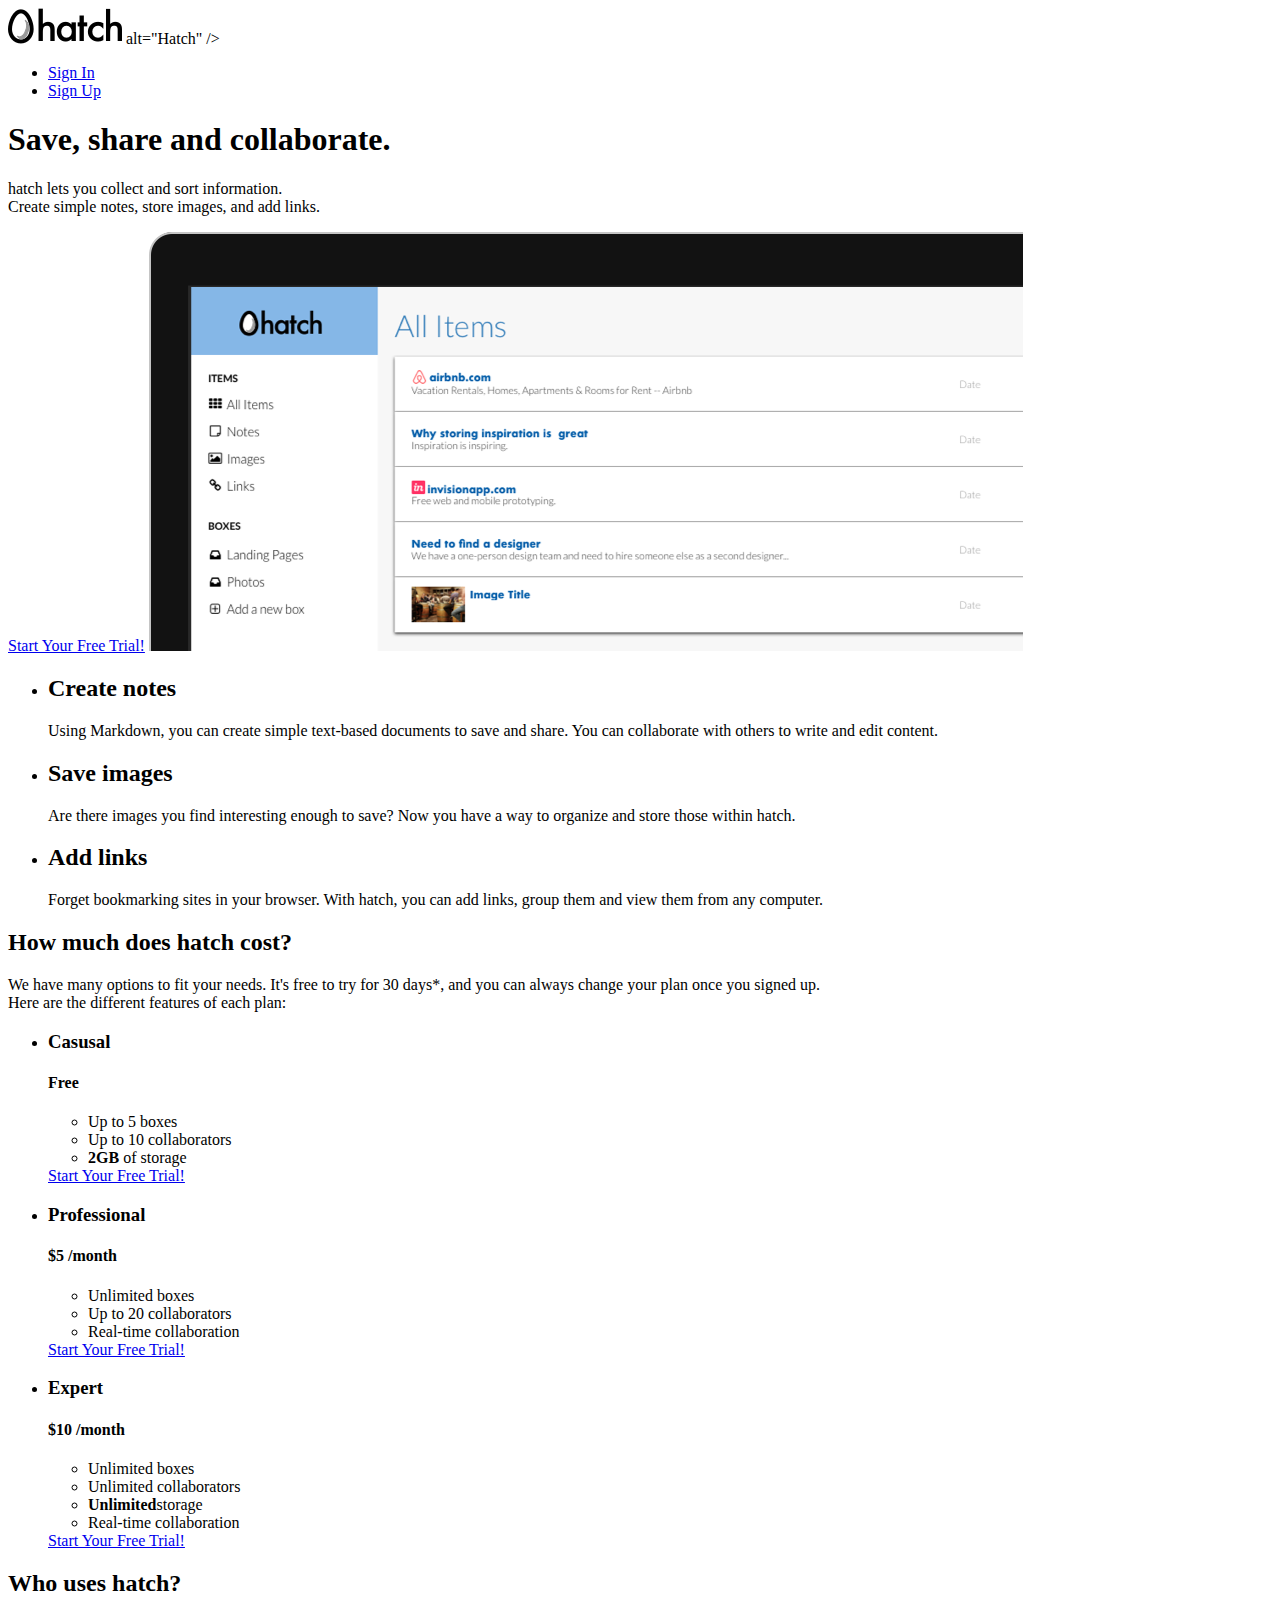
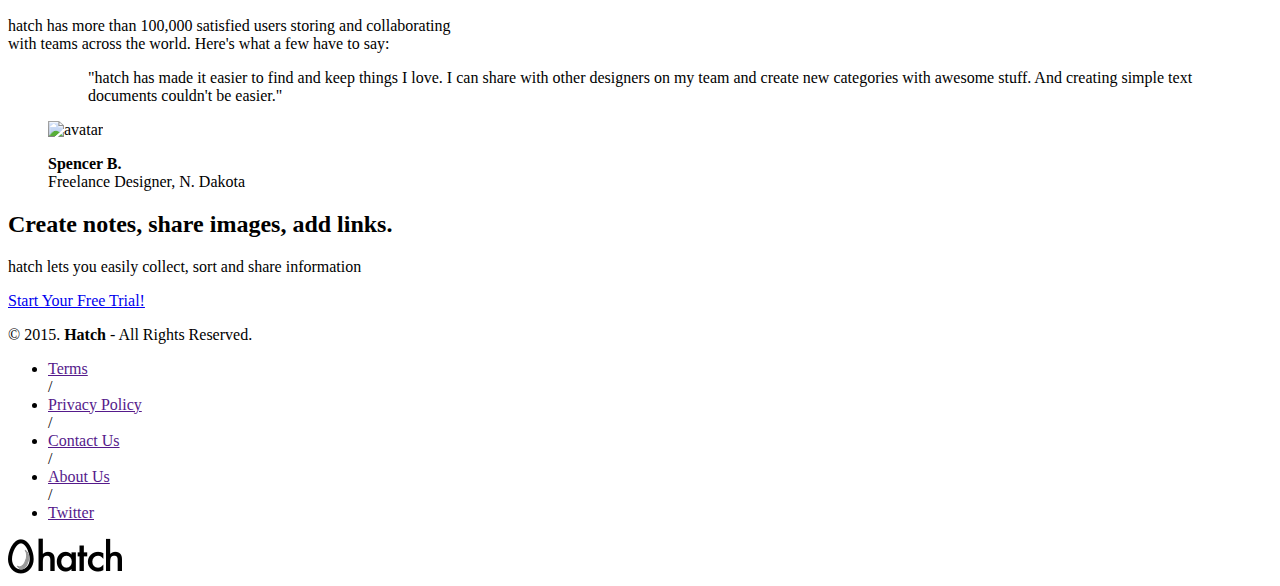
==== index.html @ 0290115e "container hero original" ====
<!DOCTYPE html>
<html lang="en-us">
<head>
	<meta http-equiv="X-UA-Compatible" content="IE=Edge">
	<meta name="viewport" content="width=device-width, initial-scale=1">
	<meta charset="UTF-8">
	<title>Save, share and collaborate | Hatch</title>
	<!-- Google Fonts -->
	<link href='http://fonts.googleapis.com/css?family=Lato:300,400,700,300italic,400italic,700italic|Varela+Round' rel='stylesheet' type='text/css'>
</head>
<body>
	<header>
	<nav class="container">
		<div class="one-half"
			<a href="index.html" class="site-logo"><img src=
			"images/site-logo.png"> alt="Hatch" /></a>
		</div>
		<div class="one-half">
			<ul>
			<li><a href="signin.html">Sign In</a></li>
			<li class="btn-outline"><a href="signup.html">Sign Up</a></li>
			</ul>
		</div>
	</nav>
		<div class="container hero">
				<h1>Save, share and collaborate.</h1>
				<p>hatch lets you collect and sort information.<br/>Create simple notes, store images, and add links.</p>
				<a href="signup.html"	class="btn">Start Your Free Trial!</a>
				<img src="images/dashboard.png" alt="hatch" />
		</div>
	</header>	
	<main role="main">
	 <!-- Benefits -->
	 <section class="benefits">
	 	<ul class="container">
	 		<li class="one-third">
	 			<h2>Create notes</h2>
	 			<p> Using Markdown, you can create simple text-based documents to save and share. You can collaborate with others to write and edit content.</p>
	 		</li>
	 		<li class="one-third">
	 			<h2>Save images</h2>
	 			<p>Are there images you find interesting enough to save? Now you have a way to organize and store those within hatch.</p>
	 		</li>
	 		<li class="one-third">
	 			<h2>Add links</h2>
	 			<p>Forget bookmarking sites in your browser. With hatch, you can add links, group them and view them from any computer.</p>
	 		</li>
	 	</ul>
	 </section>

	 <!-- Pricing -->
	 <section class="pricing">
	 	<div class="container">
	 		<h2>How much does hatch cost?</h2>
	 		<p>We have many options to fit your needs. It's free to try for 30 days*, and you can always change your plan once you signed up. <br/>Here are the different features of each plan:</p>
	 		</div>
	 		<ul class="container">
	 			<li class="one-third">
	 				<div class="box">
	 				<h3>Casusal</h3>
	 				<h4>Free</h4>
	 				<ul>
	 					<li>Up to 5 boxes</li>
	 					<li>Up to 10 collaborators</li>
	 					<li><strong>2GB</strong> of storage</li>
	 					</ul>
	 					<a href="signup.html" class="btn">Start Your Free Trial!</a>
	 				</div>
	 			</li>
	 			<li class="one-third">
	 				<div class="box middle">
	 					<h3>Professional</h3>
	 					<h4><span>$</span>5 <span class="month">/month</span></h4>
	 				<ul>
	 					<li>Unlimited boxes</li>
	 					<li>Up to 20 collaborators</li>
	 					<li>Real-time collaboration</li>
	 				</ul>
	 				<a href="signup.html" class="btn">Start Your Free Trial!</a>
	 				</div>
	 			</li>
	 			<li class="one-third">
	 				<div class="box">
	 					<h3>Expert</h3>
	 					<h4><span>$</span>10 <span class ="month">/month</span></h4>
	 					<ul>
	 						<li>Unlimited boxes</li>
	 						<li>Unlimited collaborators</li>
	 						<li><strong>Unlimited</strong>storage</li>
	 						<li>Real-time collaboration</li>
	 					</ul>
	 					<a href="singup.html" class="btn">Start Your Free Trial!</a>
	 				</div>
	 			</li>
	 		</ul>

	 	</section>

	 	<!-- Testimonials -->
	 	<section class="testimonials">
	 	<div class="container">
	 		<h2>Who uses hatch?</h2>
	 		<p>hatch has more than 100,000 satisfied users storing and collaborating<br/> with teams across the world. Here's what a few have to say:</p>
	 	</div>
	 	<ul class="container">
	 		<blockquote>"hatch has made it easier to find and keep things I love. I can share with other designers on my team and create new categories with awesome stuff. And creating simple text documents couldn't be easier."</blockquote>
	 		<img src="https://s3.amazonaws.com/uifaces/faces/twitter/jsa/128.jpg" alt="avatar">
	 		<p class="name"><strong>Spencer B.</strong><br/>Freelance Designer, N. Dakota</p>
	 	</ul>
	 	</section>

	 </main>
	 	<!-- Additional Section -->
	 	<section class="additional">
	 	<div class="container">
	 		<h2>Create notes, share images, add links.</h2>
	 		<p>hatch lets you easily collect, sort and share information</p>
	 		<a href="signup.html"	class="btn">Start Your Free Trial!</a>
	 	</div>
	 	</section>
	 	

	 	<!-- Footer -->
	 	<footer>
	 		<div class="container footer-nav-block">
	 			<div class="left-footer-block one-third">
	 				<p class="copyright-block">&copy; 2015. <strong>Hatch</strong> - All Rights Reserved.</p>
	 			</div>
	 			<nav class="link-block middle-footer-block one-third">
	 				<ul>
	 					<li><a href="">Terms</a></li> /
	 					<li><a href="">Privacy Policy</a></li> /
	 					<li><a href="">Contact Us</a></li> /
	 					<li><a href="">About Us</a></li> /
	 					<li><a href="">Twitter</a></li>
	 				</ul>
	 			</nav>
	 			<div class="right-footer-block one-third">
	 				<img class="logo" src="images/site-logo.png" alt="Hatch" />
	 			</div>
	 		</div>
	 	</footer>

	
</body>
</html>
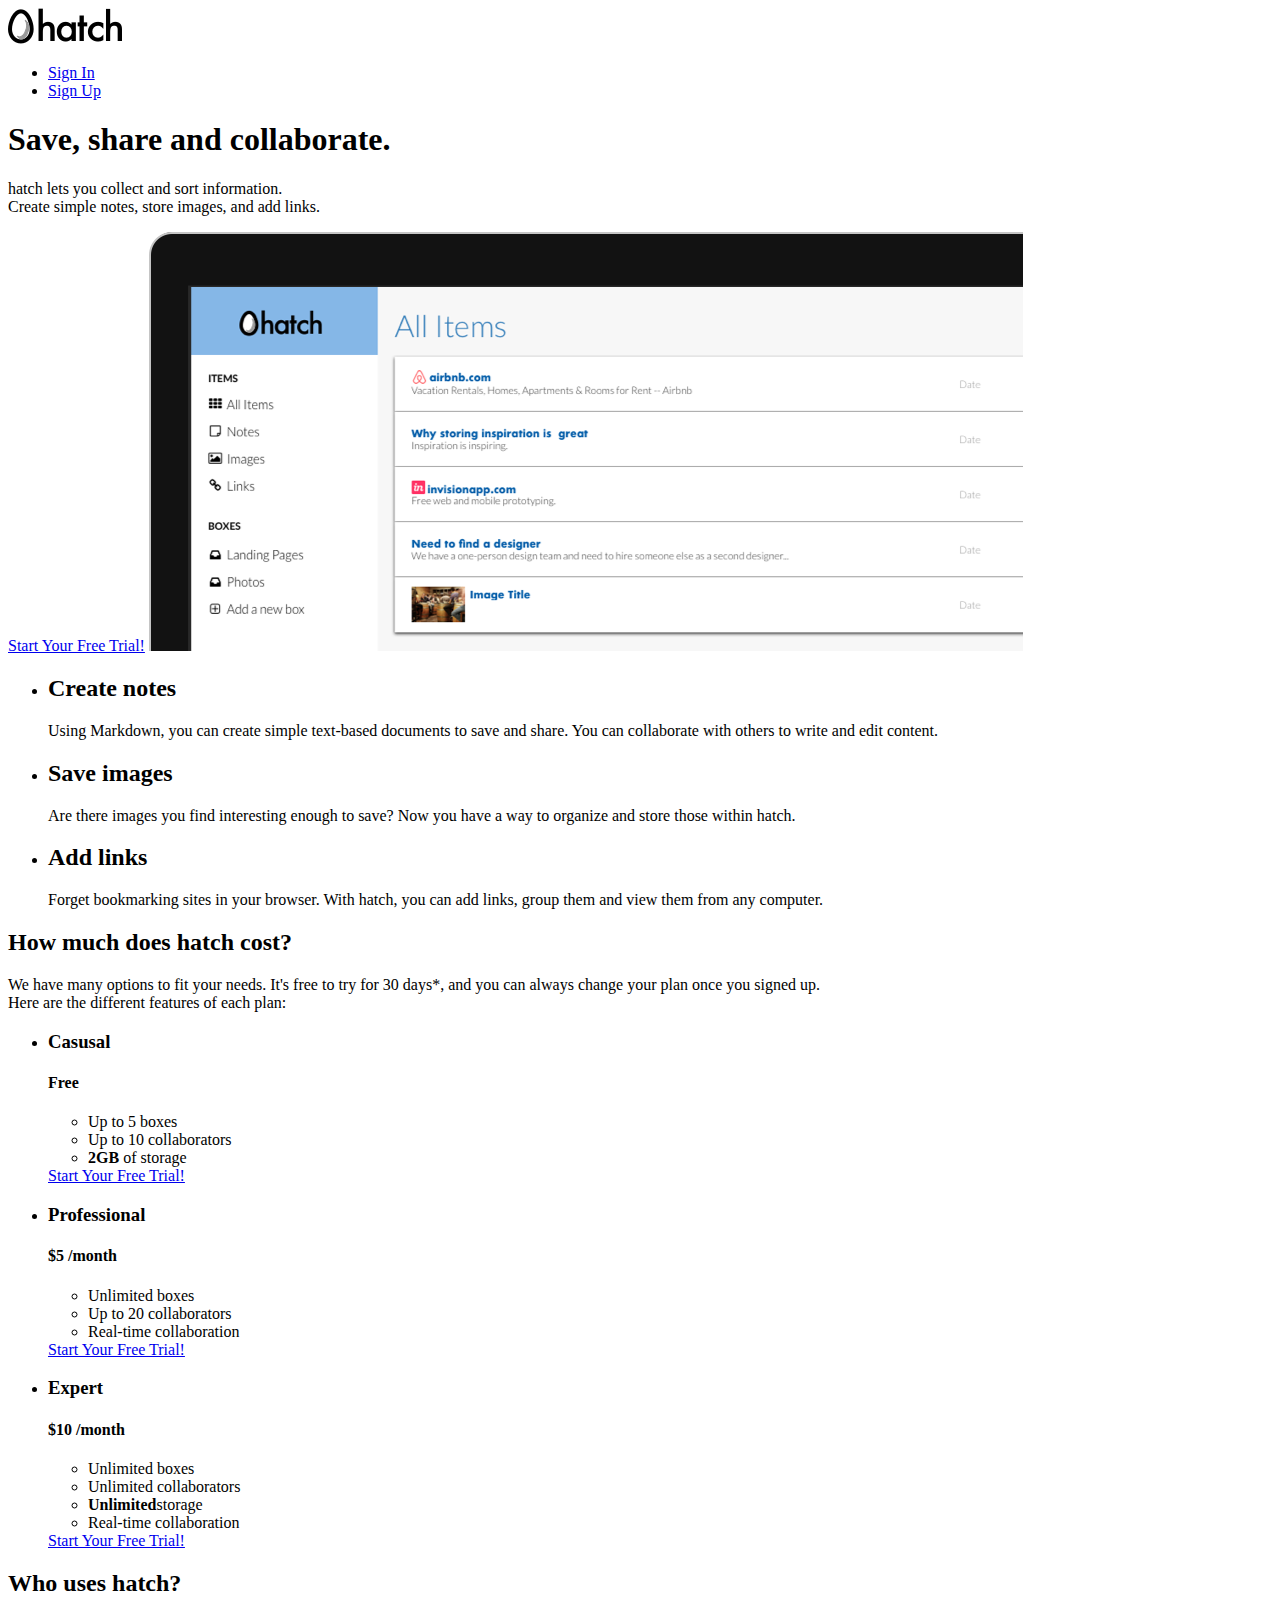
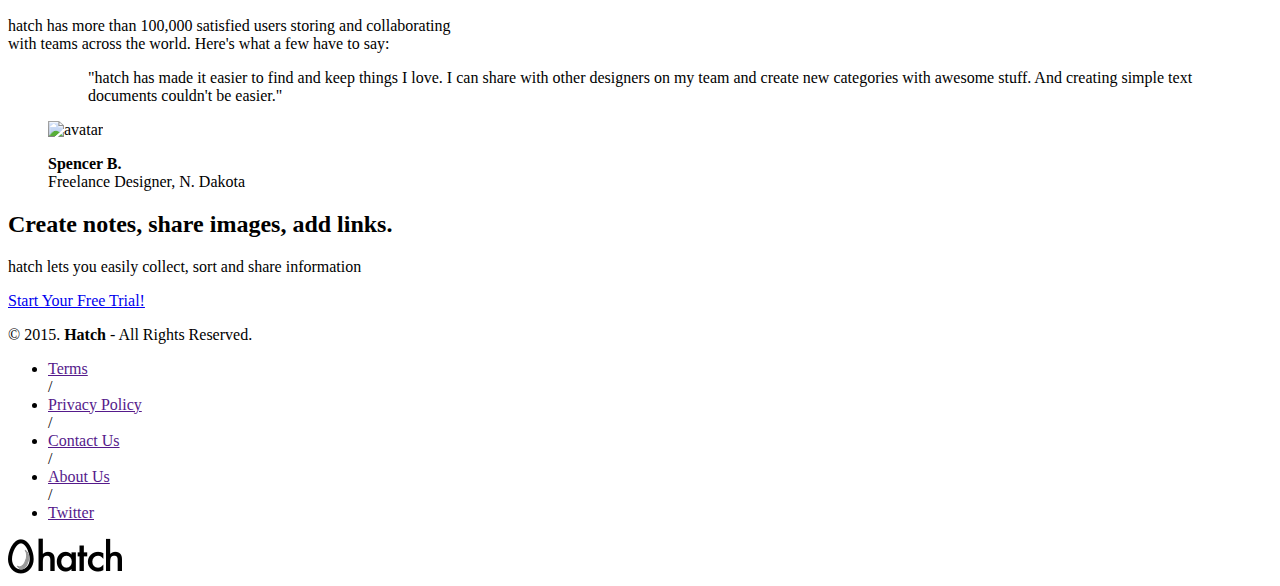
==== commit 2ef3e062: "correction in header" ====
--- a/index.html
+++ b/index.html
@@ -9,11 +9,11 @@
 	<link href='http://fonts.googleapis.com/css?family=Lato:300,400,700,300italic,400italic,700italic|Varela+Round' rel='stylesheet' type='text/css'>
 </head>
 <body>
+<!-- Hero -->
 	<header>
 	<nav class="container">
-		<div class="one-half"
-			<a href="index.html" class="site-logo"><img src=
-			"images/site-logo.png"> alt="Hatch" /></a>
+		<div class="one-half">
+			<a href="index.html" class="site-logo"><img src="images/site-logo.png" alt="Hatch" /></a>
 		</div>
 		<div class="one-half">
 			<ul>
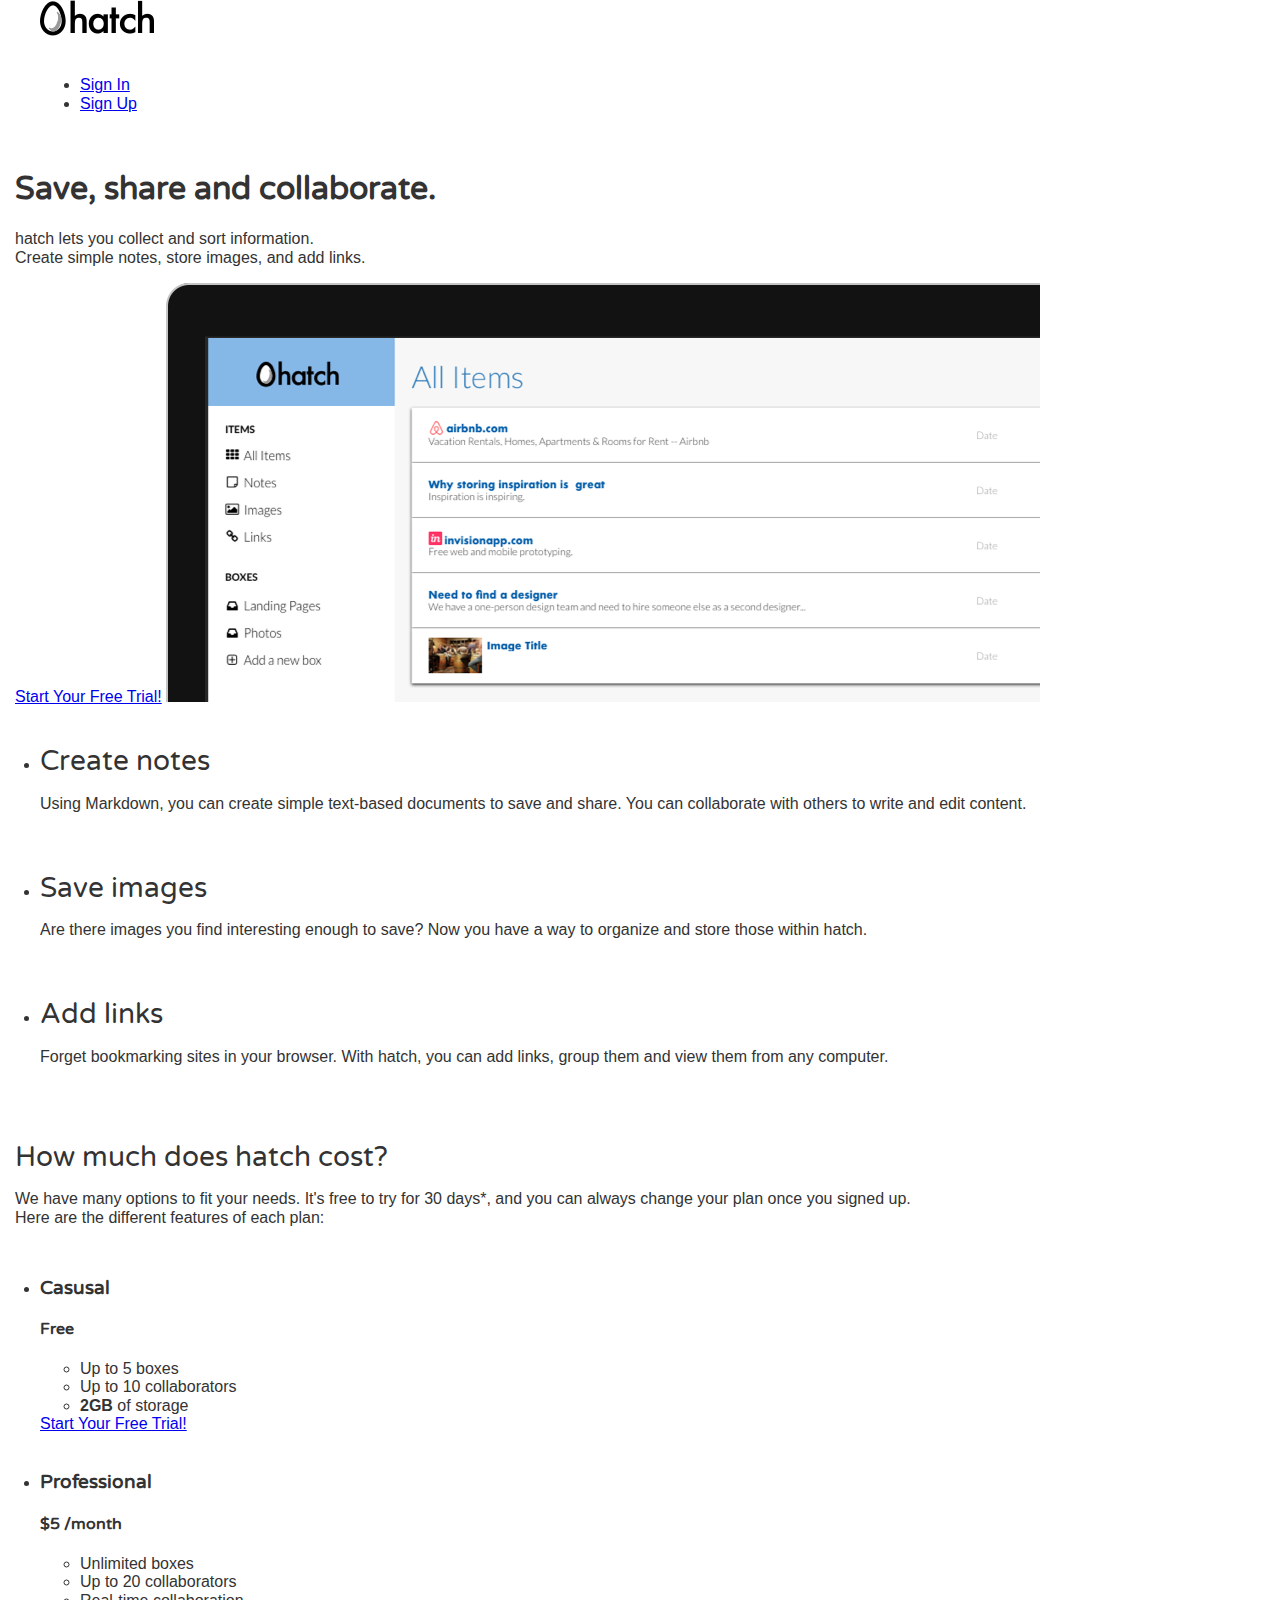
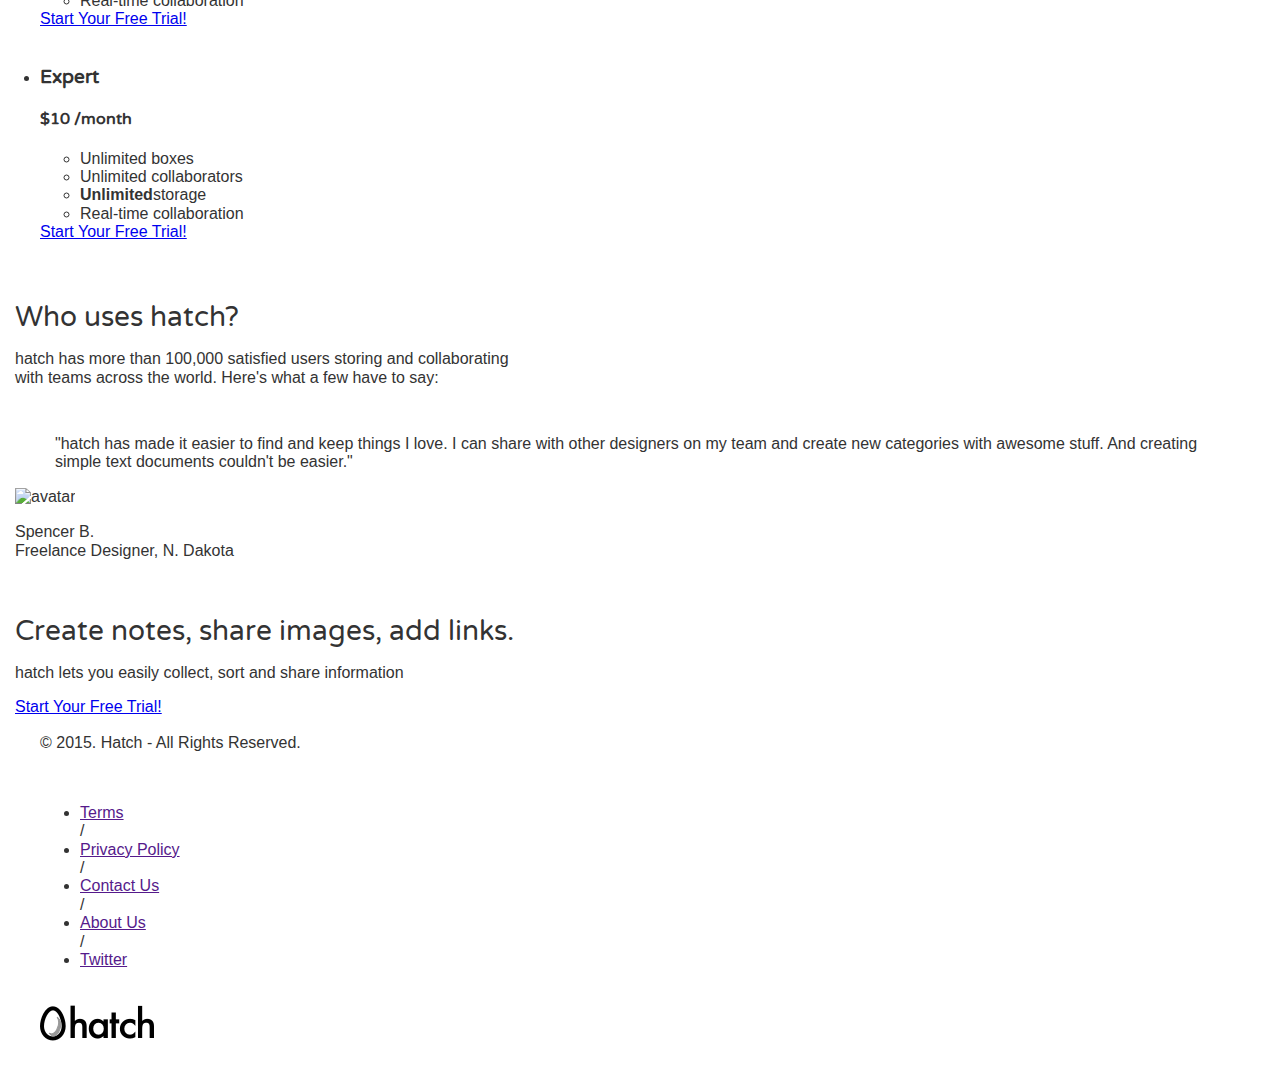
==== commit 305281c6: "homepage-css-completed" ====
--- a/index.html
+++ b/index.html
@@ -7,6 +7,12 @@
 	<title>Save, share and collaborate | Hatch</title>
 	<!-- Google Fonts -->
 	<link href='http://fonts.googleapis.com/css?family=Lato:300,400,700,300italic,400italic,700italic|Varela+Round' rel='stylesheet' type='text/css'>
+
+	<!-- CSS -->
+	<link rel="stylesheet" href="css/normalize.css">
+	<link rel="stylesheet" href="css/style.css">
+	<link rel="stylesheet" href="css/font-awesome.css">
+	<link rel="stylesheet" href="css/animate.css">
 </head>
 <body>
 <!-- Hero -->
@@ -23,7 +29,7 @@
 		</div>
 	</nav>
 		<div class="container hero">
-				<h1>Save, share and collaborate.</h1>
+				<h1 class="animated fadeIn">Save, share and collaborate.</h1>
 				<p>hatch lets you collect and sort information.<br/>Create simple notes, store images, and add links.</p>
 				<a href="signup.html"	class="btn">Start Your Free Trial!</a>
 				<img src="images/dashboard.png" alt="hatch" />
--- a/css/style.css
+++ b/css/style.css
@@ -0,0 +1,46 @@
+html, body{
+	overflow-x: hidden;
+}
+body {
+	font-family "Lato", Helvetica, Arial, sans-serif;
+	color:#333333;
+	
+}
+h1, h2, h3, h4, h5, h6 {
+	font-family: "futura-pt", "Varela Round", Helvetica, Arial, sans-serif;
+}
+
+h2 {
+	font-size:28px;
+	font-weight: normal;
+	margin-bottom: 5px;
+}
+p{
+	font-size: 16px;
+	line-height: 19px;
+	font-weight: 100;
+}
+
+/*GRID*/
+.container{
+	margin-right: auto;
+	margin-left: auto;
+	padding-left: 15px;
+	padding-right: 15px;
+	position: relative;
+}
+.container:before,
+.container:after {
+	content: " ";
+	display: table;
+}
+.container:after {
+	clear:both;
+}
+.one-half, .one-third, .one-fourth {
+	width:96%;
+	float:left;
+	position:relative;
+	min-height: 1px;
+	margin:0 2% 20px;
+}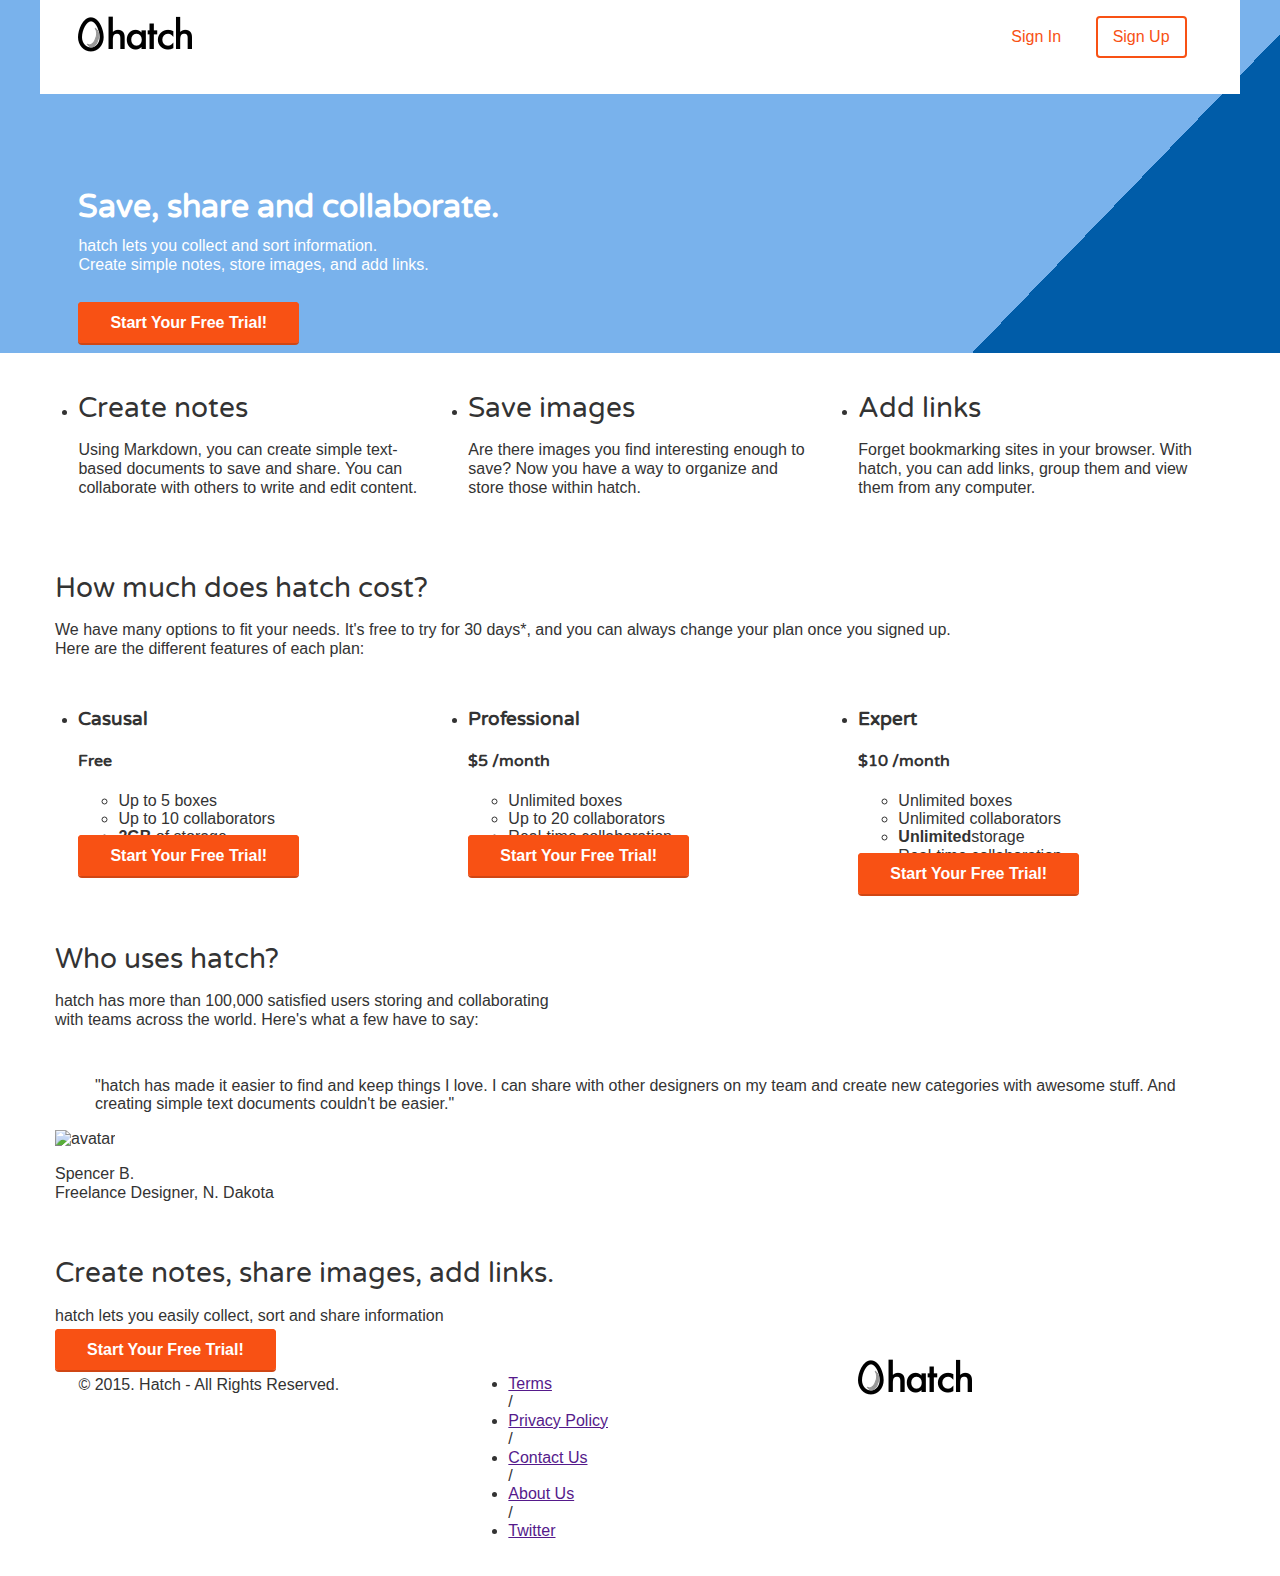
==== commit 2ea3ad93: "checkpoint-30-updates" ====
--- a/index.html
+++ b/index.html
@@ -29,10 +29,14 @@
 		</div>
 	</nav>
 		<div class="container hero">
+			<div class="one-half">
 				<h1 class="animated fadeIn">Save, share and collaborate.</h1>
 				<p>hatch lets you collect and sort information.<br/>Create simple notes, store images, and add links.</p>
 				<a href="signup.html"	class="btn">Start Your Free Trial!</a>
+			</div>
+			<div class="one-half"
 				<img src="images/dashboard.png" alt="hatch" />
+			</div>
 		</div>
 	</header>	
 	<main role="main">
--- a/css/style.css
+++ b/css/style.css
@@ -43,4 +43,97 @@
 	position:relative;
 	min-height: 1px;
 	margin:0 2% 20px;
+}
+
+@media (min-width: 768px) {
+	.container {
+		width: 750px;
+	}
+}
+@media (min-width: 992px) {
+	.container {
+		width: 970px;
+	}
+	.one-half {
+		width:46%;
+	}
+	.one-third {
+		width:29.33333%;
+	}
+	.one-fourth {
+		width:21%;
+	}
+}
+@media (min-width: 1200px) {
+	.container {
+		width: 1170px;
+	}
+}
+
+/*HEADER*/
+header {
+	color:#FFFFFF;
+	background:#005CA8;
+	background-image: linear-gradient(134deg, #79B2EC 81%, #005CA8 0%);
+}
+header nav {
+	background: #FFFFFF;
+	padding:1em 0;
+}
+header nav ul {
+	display:inline;
+	text-align:right;
+	float:right;
+	margin:0;
+}
+header nav ul > li {
+	list-style-type: none;
+	display: inline-block;
+	margin:0 15px;
+}
+header nav ul > li.btn-outline {
+	padding:10px 15px;
+	border:2px solid #F85114;
+	border-radius: 4px;
+}
+header nav ul > li.btn-outline:hover {
+	background:#F85114
+}
+header nav ul > li > a {
+	color:#F85114;
+	text-decoration: none;
+}
+header nav ul > li.btn-outline:hover > a {
+	color:#FFFFFF;
+}
+header .hero {
+	text-align: left;
+	display: block;
+	position:relative;
+}
+header .hero h1 {
+	font-size: 48px
+	font-weight: normal;
+	margin:95px 0 0;
+}
+header .hero p {
+	font-size: 22px
+	line-height: 26px;
+	font-weight: 100;
+	margin:10px 0 40px;
+}
+header .hero img {
+	display: block;
+	margin: 3em auto 0;
+}
+/*BUTTONS*/
+.btn {
+	border-radius: 4px;
+	color:#FFFFFF;
+	font-weight: 700;
+	text-decoration: none;
+	padding:10px 30px;
+	background: #F85114;
+	border:2px solid #F85114;
+	box-shadow: 0px 2px 0px 0px #D04614;
 }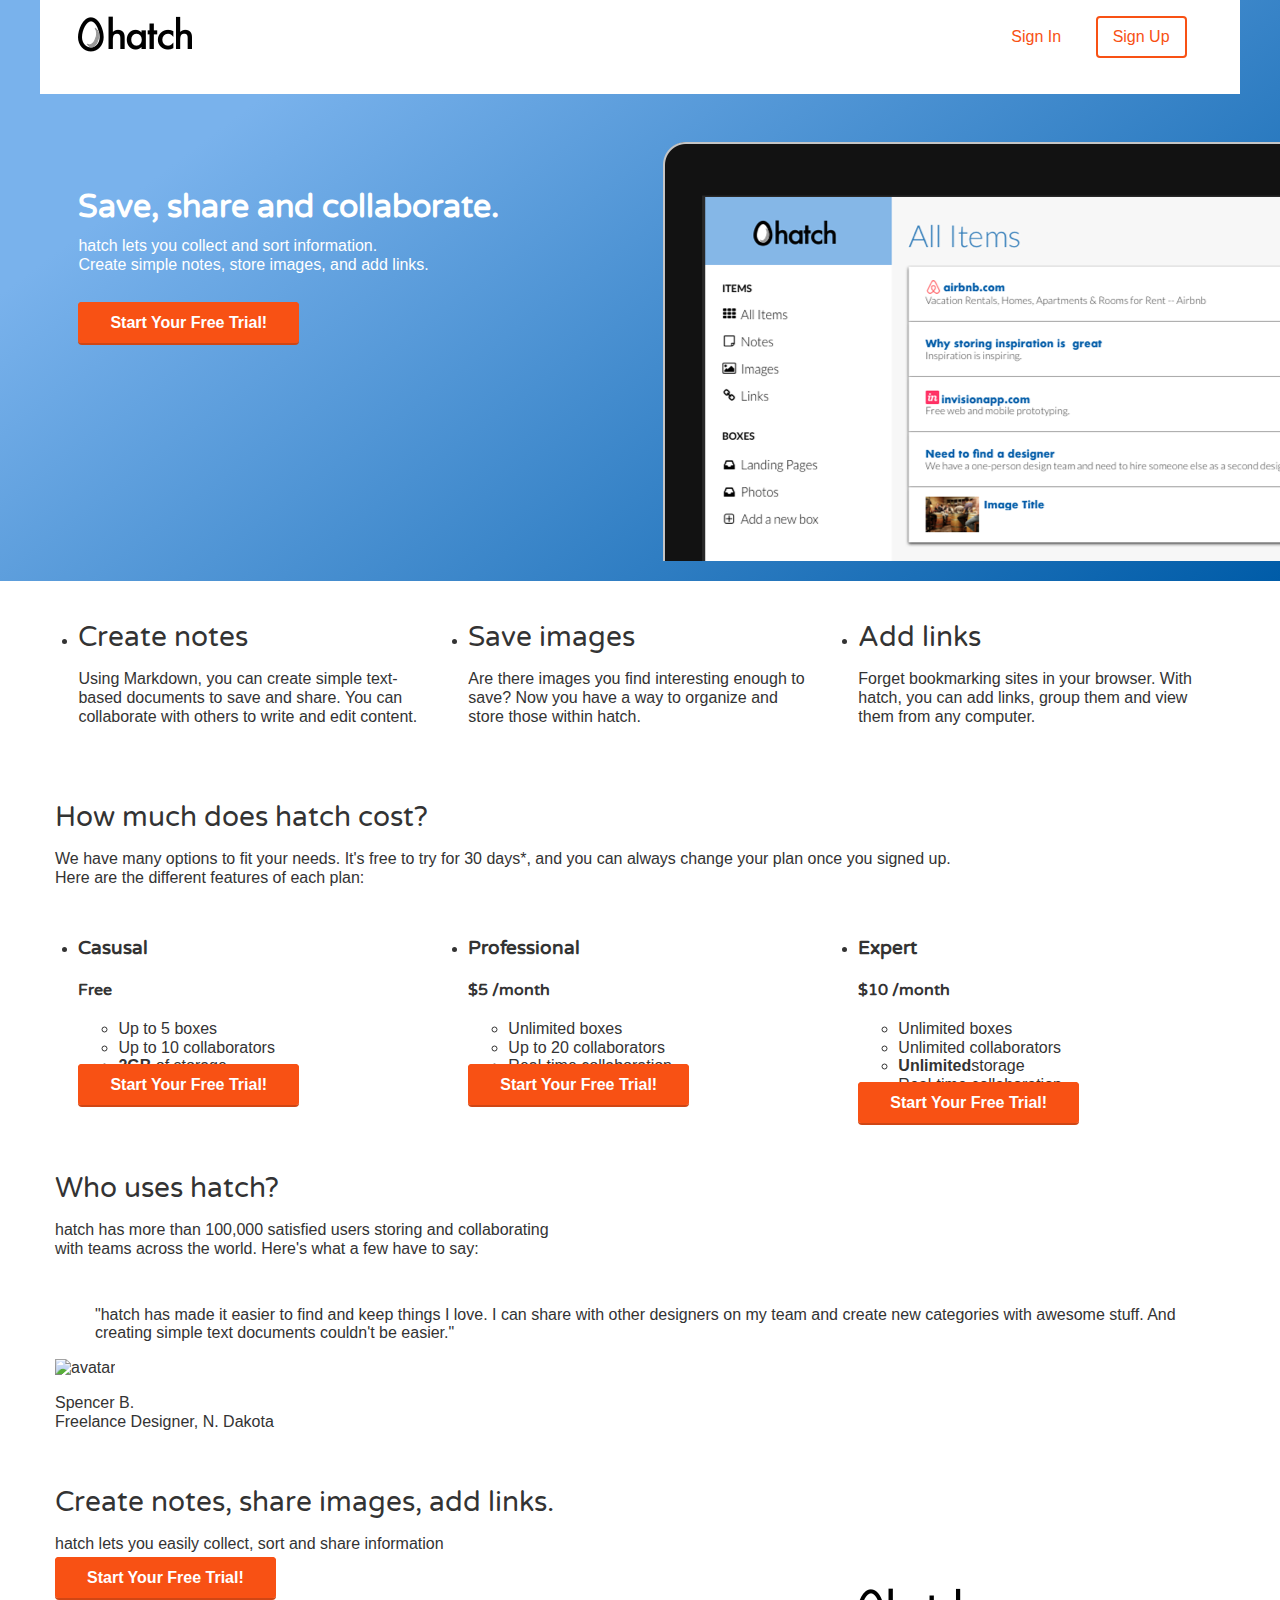
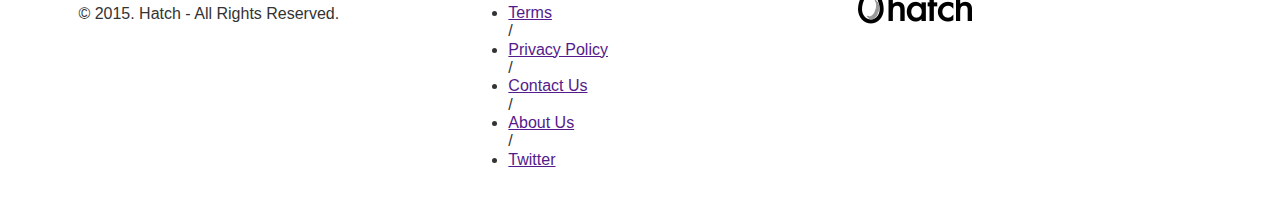
==== commit c790937c: "checkpoint-30-updates-hero" ====
--- a/index.html
+++ b/index.html
@@ -34,7 +34,7 @@
 				<p>hatch lets you collect and sort information.<br/>Create simple notes, store images, and add links.</p>
 				<a href="signup.html"	class="btn">Start Your Free Trial!</a>
 			</div>
-			<div class="one-half"
+			<div class="one-half">
 				<img src="images/dashboard.png" alt="hatch" />
 			</div>
 		</div>
--- a/css/style.css
+++ b/css/style.css
@@ -74,8 +74,9 @@
 header {
 	color:#FFFFFF;
 	background:#005CA8;
-	background-image: linear-gradient(134deg, #79B2EC 81%, #005CA8 0%);
+	background-image: linear-gradient(-37deg, #005CA8 0%, #79B2EC 81%);
 }
+
 header nav {
 	background: #FFFFFF;
 	padding:1em 0;
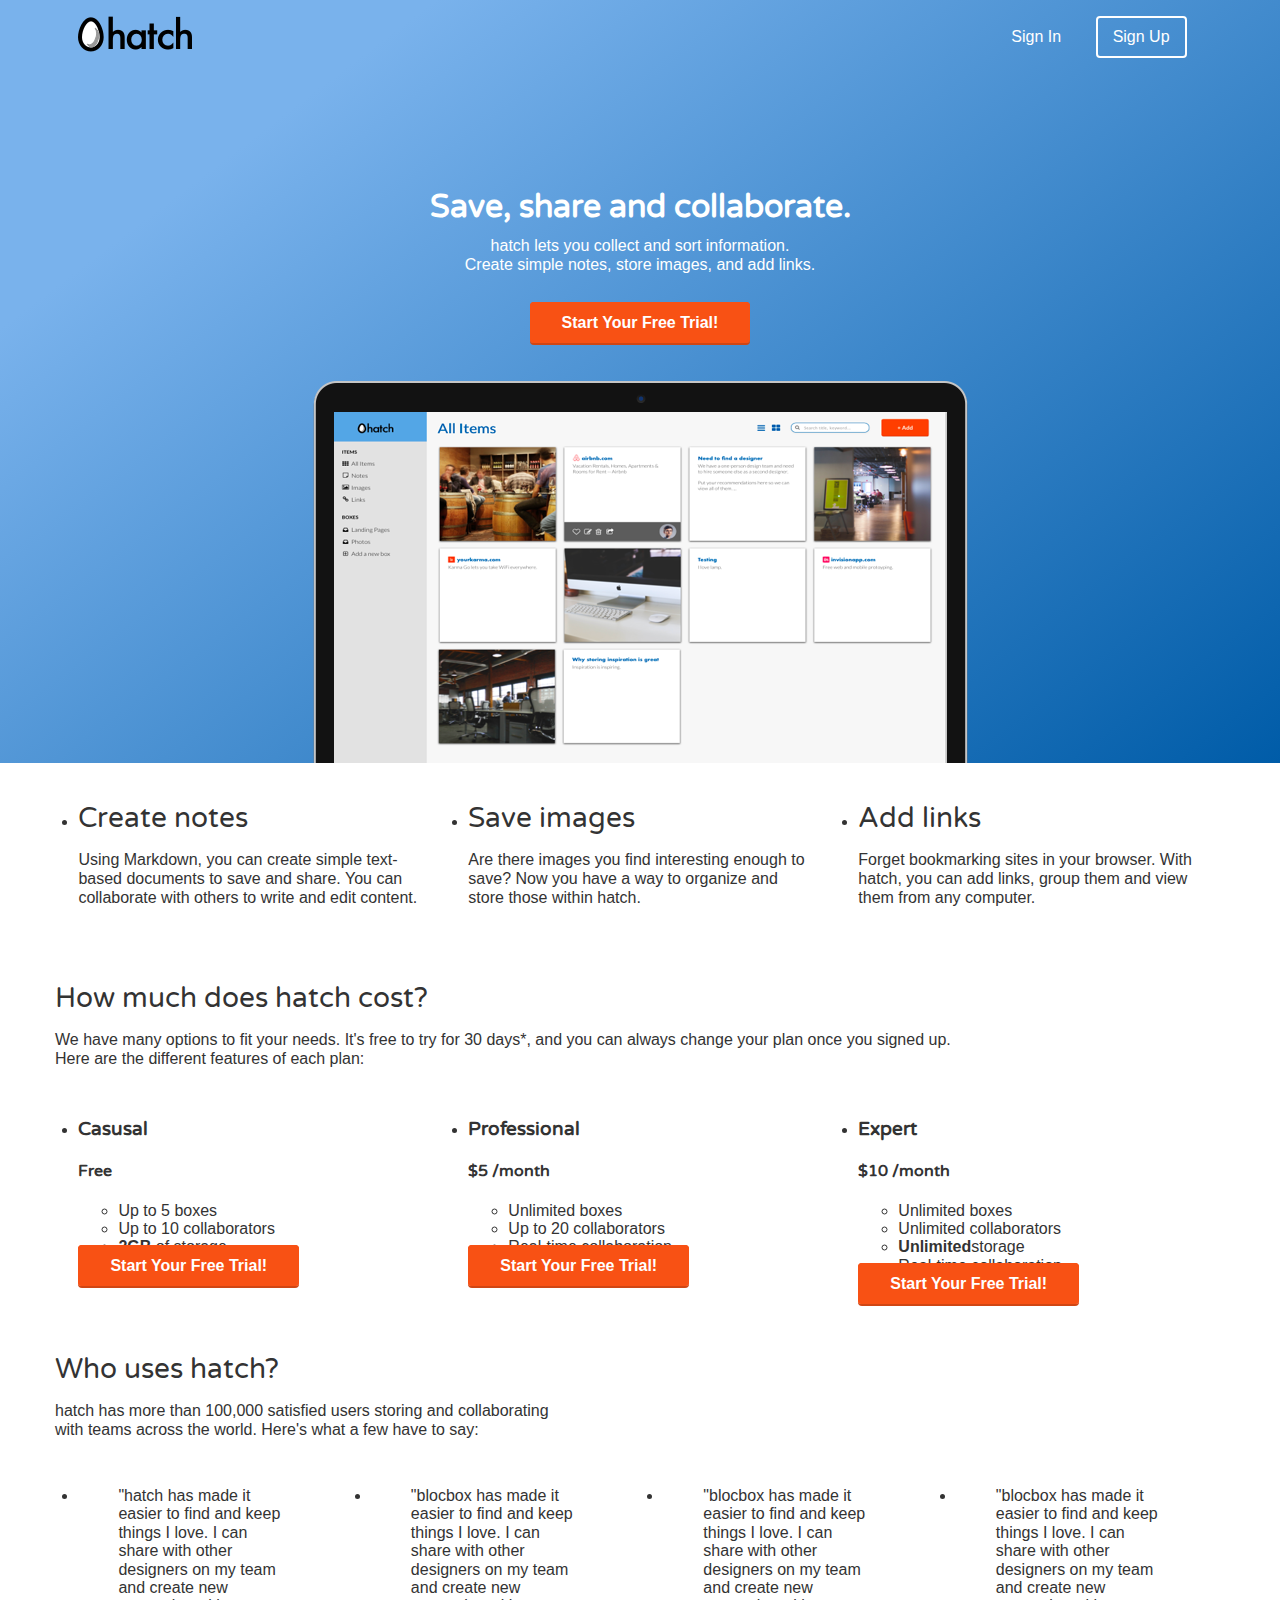
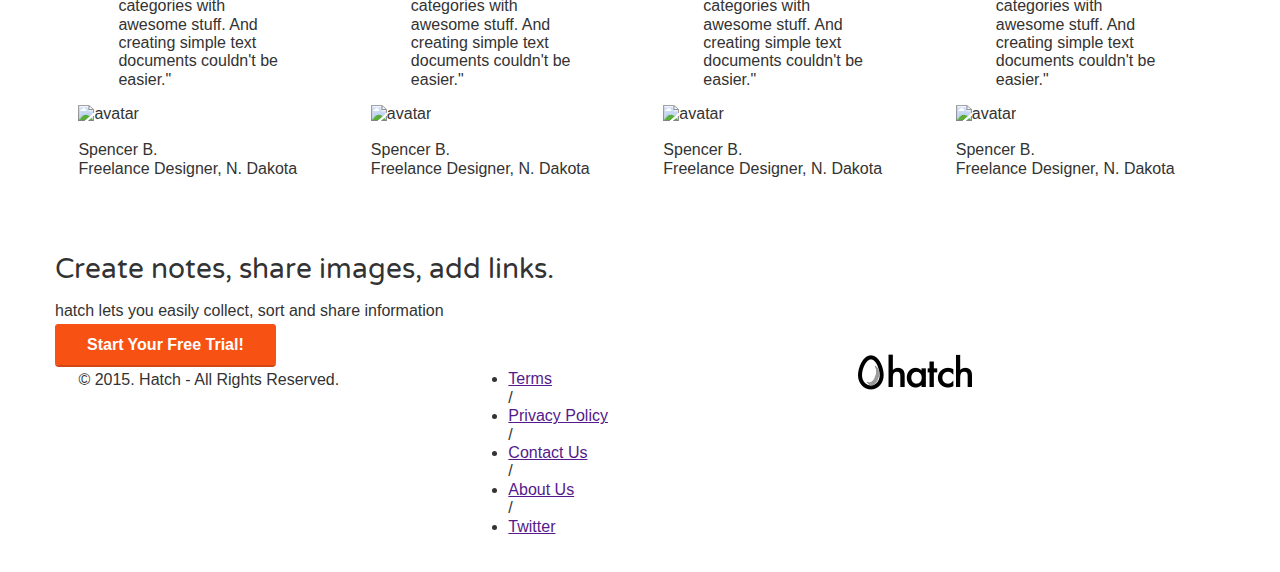
==== commit 09747e54: "homepage-updates-css-testimonies" ====
--- a/index.html
+++ b/index.html
@@ -29,14 +29,10 @@
 		</div>
 	</nav>
 		<div class="container hero">
-			<div class="one-half">
 				<h1 class="animated fadeIn">Save, share and collaborate.</h1>
 				<p>hatch lets you collect and sort information.<br/>Create simple notes, store images, and add links.</p>
 				<a href="signup.html"	class="btn">Start Your Free Trial!</a>
-			</div>
-			<div class="one-half">
-				<img src="images/dashboard.png" alt="hatch" />
-			</div>
+				<img src="images/screenshot.png" alt="hatch" />
 		</div>
 	</header>	
 	<main role="main">
@@ -113,9 +109,26 @@
 	 		<p>hatch has more than 100,000 satisfied users storing and collaborating<br/> with teams across the world. Here's what a few have to say:</p>
 	 	</div>
 	 	<ul class="container">
+	 		<li class= "one-fourth">
 	 		<blockquote>"hatch has made it easier to find and keep things I love. I can share with other designers on my team and create new categories with awesome stuff. And creating simple text documents couldn't be easier."</blockquote>
 	 		<img src="https://s3.amazonaws.com/uifaces/faces/twitter/jsa/128.jpg" alt="avatar">
 	 		<p class="name"><strong>Spencer B.</strong><br/>Freelance Designer, N. Dakota</p>
+	 		</li>
+	 		<li class="one-fourth">
+	 		<blockquote>"blocbox has made it easier to find and keep things I love. I can share with other designers on my team and create new categories with awesome stuff. And creating simple text documents couldn't be easier."</blockquote>
+	 		<img src="https://s3.amazonaws.com/uifaces/faces/twitter/jsa/128.jpg" alt="avatar">
+	 		<p class="name"><strong>Spencer B.</strong><br/>Freelance Designer, N. Dakota</p>
+	 		</li>
+	 		<li class="one-fourth">
+	 		<blockquote>"blocbox has made it easier to find and keep things I love. I can share with other designers on my team and create new categories with awesome stuff. And creating simple text documents couldn't be easier."</blockquote>
+	 		<img src="https://s3.amazonaws.com/uifaces/faces/twitter/jsa/128.jpg" alt="avatar">
+	 		<p class="name"><strong>Spencer B.</strong><br/>Freelance Designer, N. Dakota</p>
+	 		</li>
+	 		<li class="one-fourth">
+	 		<blockquote>"blocbox has made it easier to find and keep things I love. I can share with other designers on my team and create new categories with awesome stuff. And creating simple text documents couldn't be easier."</blockquote>
+	 		<img src="https://s3.amazonaws.com/uifaces/faces/twitter/jsa/128.jpg" alt="avatar">
+	 		<p class="name"><strong>Spencer B.</strong><br/>Freelance Designer, N. Dakota</p>
+	 		</li>
 	 	</ul>
 	 	</section>
 
--- a/css/style.css
+++ b/css/style.css
@@ -45,6 +45,12 @@
 	margin:0 2% 20px;
 }
 
+@media (min-width: 480px) {
+	.container { 
+		width: 462;
+	 }
+}
+
 @media (min-width: 768px) {
 	.container {
 		width: 750px;
@@ -78,7 +84,6 @@
 }
 
 header nav {
-	background: #FFFFFF;
 	padding:1em 0;
 }
 header nav ul {
@@ -94,21 +99,21 @@
 }
 header nav ul > li.btn-outline {
 	padding:10px 15px;
-	border:2px solid #F85114;
+	border:2px solid #FFFFFF;
 	border-radius: 4px;
 }
 header nav ul > li.btn-outline:hover {
-	background:#F85114
+	background:#FFFFFF
 }
 header nav ul > li > a {
-	color:#F85114;
+	color:#FFFFFF;
 	text-decoration: none;
 }
 header nav ul > li.btn-outline:hover > a {
-	color:#FFFFFF;
+	color:#F85114;
 }
 header .hero {
-	text-align: left;
+	text-align: center;
 	display: block;
 	position:relative;
 }
@@ -125,7 +130,7 @@
 }
 header .hero img {
 	display: block;
-	margin: 3em auto 0;
+	margin:3em auto 0;
 }
 /*BUTTONS*/
 .btn {
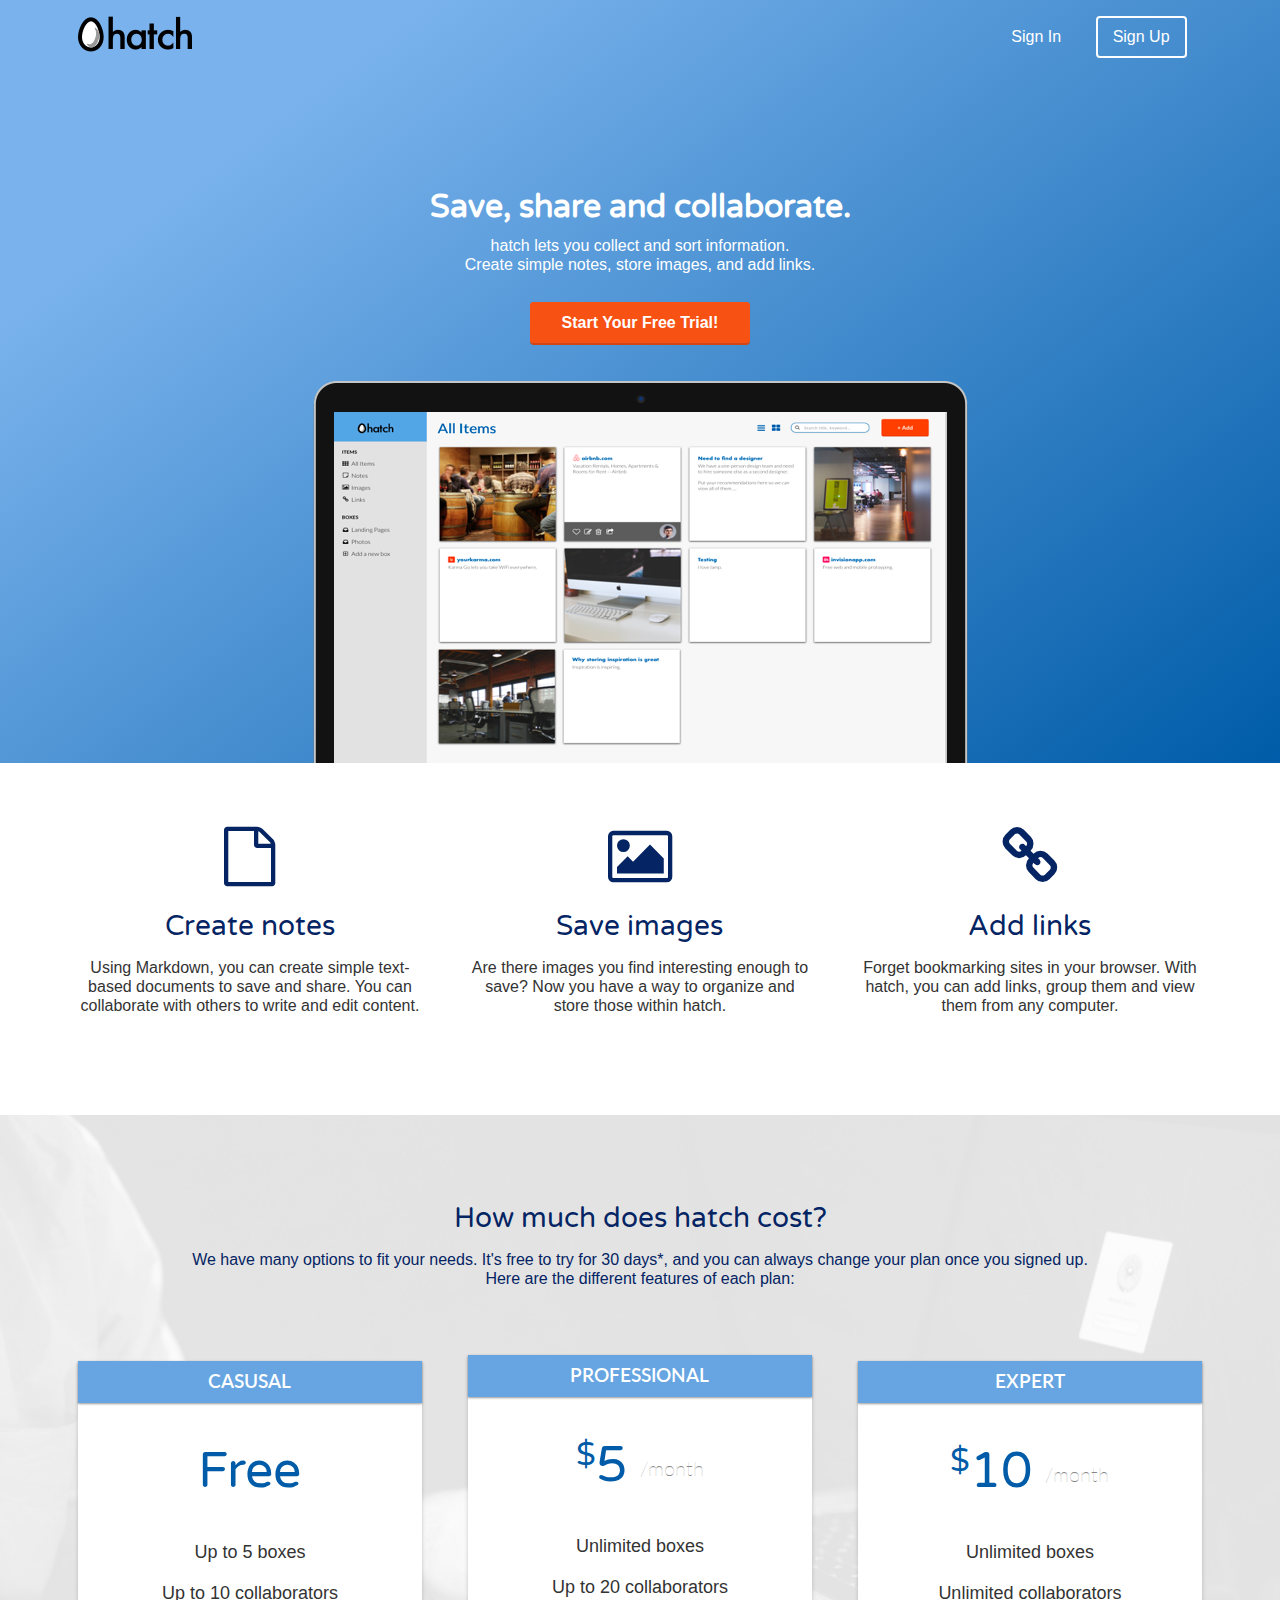
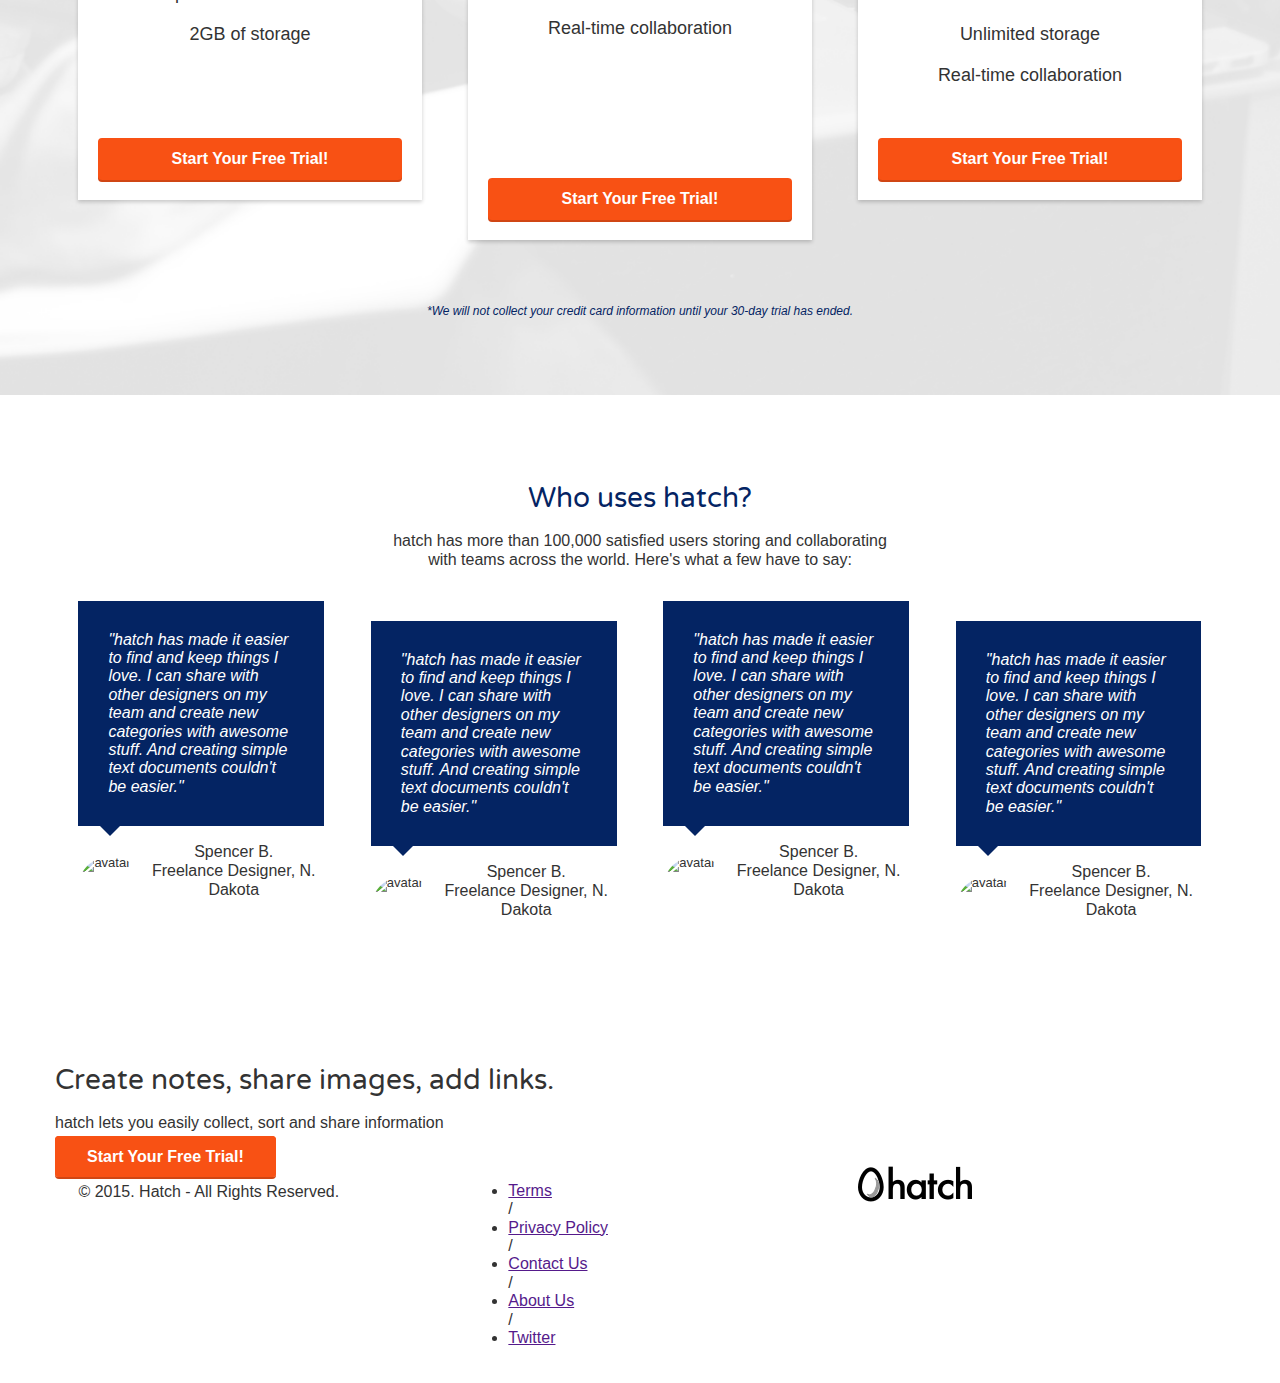
==== commit de83dc96: "homepage-styling-completed-checkpoint-29" ====
--- a/index.html
+++ b/index.html
@@ -40,14 +40,17 @@
 	 <section class="benefits">
 	 	<ul class="container">
 	 		<li class="one-third">
+	 		<i class="fa fa-file-o"></i>
 	 			<h2>Create notes</h2>
 	 			<p> Using Markdown, you can create simple text-based documents to save and share. You can collaborate with others to write and edit content.</p>
 	 		</li>
 	 		<li class="one-third">
+	 		<i class="fa fa-picture-o"></i>
 	 			<h2>Save images</h2>
 	 			<p>Are there images you find interesting enough to save? Now you have a way to organize and store those within hatch.</p>
 	 		</li>
 	 		<li class="one-third">
+	 		<i class="fa fa-link"></i>
 	 			<h2>Add links</h2>
 	 			<p>Forget bookmarking sites in your browser. With hatch, you can add links, group them and view them from any computer.</p>
 	 		</li>
@@ -92,13 +95,16 @@
 	 					<ul>
 	 						<li>Unlimited boxes</li>
 	 						<li>Unlimited collaborators</li>
-	 						<li><strong>Unlimited</strong>storage</li>
+	 						<li><strong>Unlimited</strong> storage</li>
 	 						<li>Real-time collaboration</li>
 	 					</ul>
 	 					<a href="singup.html" class="btn">Start Your Free Trial!</a>
 	 				</div>
 	 			</li>
 	 		</ul>
+	 		<div class="container">
+	 		<p class="small">*We will not collect your credit card information until your 30-day trial has ended.</p>
+	 		</div>
 
 	 	</section>
 
@@ -110,24 +116,28 @@
 	 	</div>
 	 	<ul class="container">
 	 		<li class= "one-fourth">
-	 		<blockquote>"hatch has made it easier to find and keep things I love. I can share with other designers on my team and create new categories with awesome stuff. And creating simple text documents couldn't be easier."</blockquote>
-	 		<img src="https://s3.amazonaws.com/uifaces/faces/twitter/jsa/128.jpg" alt="avatar">
-	 		<p class="name"><strong>Spencer B.</strong><br/>Freelance Designer, N. Dakota</p>
+	 			<blockquote>"hatch has made it easier to find and keep things I love. I can share with other designers on my team and create new categories with awesome stuff. And creating simple text documents couldn't be easier."</blockquote>
+	 			<img src="https://s3.amazonaws.com/uifaces/faces/twitter/jsa/128.jpg" alt="avatar">
+	 			<p class="name"><strong>Spencer B.</strong><br/>Freelance Designer, N. Dakota</p>
 	 		</li>
 	 		<li class="one-fourth">
-	 		<blockquote>"blocbox has made it easier to find and keep things I love. I can share with other designers on my team and create new categories with awesome stuff. And creating simple text documents couldn't be easier."</blockquote>
-	 		<img src="https://s3.amazonaws.com/uifaces/faces/twitter/jsa/128.jpg" alt="avatar">
-	 		<p class="name"><strong>Spencer B.</strong><br/>Freelance Designer, N. Dakota</p>
+	 			<div class="stagger">
+	 				<blockquote>"hatch has made it easier to find and keep things I love. I can share with other designers on my team and create new categories with awesome stuff. And creating simple text documents couldn't be easier."</blockquote>
+	 				<img src="https://s3.amazonaws.com/uifaces/faces/twitter/jsa/128.jpg" alt="avatar">
+	 				<p class="name"><strong>Spencer B.</strong><br/>Freelance Designer, N. Dakota</p>
+	 			</div>
 	 		</li>
 	 		<li class="one-fourth">
-	 		<blockquote>"blocbox has made it easier to find and keep things I love. I can share with other designers on my team and create new categories with awesome stuff. And creating simple text documents couldn't be easier."</blockquote>
-	 		<img src="https://s3.amazonaws.com/uifaces/faces/twitter/jsa/128.jpg" alt="avatar">
-	 		<p class="name"><strong>Spencer B.</strong><br/>Freelance Designer, N. Dakota</p>
+	 			<blockquote>"hatch has made it easier to find and keep things I love. I can share with other designers on my team and create new categories with awesome stuff. And creating simple text documents couldn't be easier."</blockquote>
+	 			<img src="https://s3.amazonaws.com/uifaces/faces/twitter/jsa/128.jpg" alt="avatar">
+	 			<p class="name"><strong>Spencer B.</strong><br/>Freelance Designer, N. Dakota</p>
 	 		</li>
 	 		<li class="one-fourth">
-	 		<blockquote>"blocbox has made it easier to find and keep things I love. I can share with other designers on my team and create new categories with awesome stuff. And creating simple text documents couldn't be easier."</blockquote>
-	 		<img src="https://s3.amazonaws.com/uifaces/faces/twitter/jsa/128.jpg" alt="avatar">
-	 		<p class="name"><strong>Spencer B.</strong><br/>Freelance Designer, N. Dakota</p>
+	 			<div class="stagger">
+	 				<blockquote>"hatch has made it easier to find and keep things I love. I can share with other designers on my team and create new categories with awesome stuff. And creating simple text documents couldn't be easier."</blockquote>
+	 				<img src="https://s3.amazonaws.com/uifaces/faces/twitter/jsa/128.jpg" alt="avatar">
+	 				<p class="name"><strong>Spencer B.</strong><br/>Freelance Designer, N. Dakota</p>
+	 			</div>
 	 		</li>
 	 	</ul>
 	 	</section>
--- a/css/style.css
+++ b/css/style.css
@@ -142,4 +142,151 @@
 	background: #F85114;
 	border:2px solid #F85114;
 	box-shadow: 0px 2px 0px 0px #D04614;
+}
+/*BENEFITS*/
+.benefits {
+	text-align: center;
+	display:block;
+	position:relative;
+}
+.benefits ul {
+	margin: 0 auto;
+	padding:4em 0;
+}
+.benefits ul li {
+	list-style-type: none;
+	display: inline-block;
+}
+
+.benefits i {
+	color:#042463;
+	font-size: 60px;
+	margin:0;
+	vertical-align: middle;
+}
+.benefits h2 {
+	color:#042463;
+}
+/*PRICING*/
+.pricing {
+	background: url("../images/background.png") top center no-repeat;
+	background-size:cover;
+	text-align: center;
+	padding:4em 0;
+}
+.pricing h2, .pricing p {
+	color:#042463;
+}
+.pricing ul {
+	margin:0 auto;
+	padding:2em 0;
+}
+.pricing ul li {
+	list-style-type: none;
+}
+.box {
+	padding 0 15px 15px;
+	background: #FFFFFF;
+	box-shadow: 0px 2px 4px 0px rgba(0,0,0,0.20);
+	min-height: 439px;
+	position: relative;
+	margin-top: 25px;
+}
+.box.middle {
+	min-height: 485px;
+	margin-top:0px;
+}
+.box h3 {
+	color:#FFFFFF;
+	font-family: "Lato", Helvetica, Arial, sans-serif;
+	font-weight: 600;
+	text-transform: uppercase;
+	background:#66A5E1;
+	box-shadow: 0px 1px 2px 0px rgba(0,0,0,0.40);
+	left:0;
+	right:0;
+	top:0;
+	text-align: center;
+	padding:10px 0;
+}
+.box h4 {
+	font-size:50px;
+	font-weight: normal;
+	margin:40px 0 10px;
+	color: #005CA8;
+}
+.box h4 span {
+	font-size:32px;
+	vertical-align: top;
+}
+.box h4 span.month {
+	font-family: "Lato", Helvetica, Arial, sans-serif;
+	font-weight: 100;
+	color:#888888;
+	font-size: 20px;
+	vertical-align: middle;
+}
+.box ul li {
+	font-size:18px;
+	margin-bottom: 20px;
+	font-weight: 100;
+}
+.box .btn {
+	position:absolute;
+   	bottom:20px;
+   	left:20px;
+   	right:20px;
+}
+.small {
+	font-size: 12px;
+	color:#FEFEFE;
+	line-height: 15px;
+	font-style: italic;
+}
+/*Testimonials*/
+.testimonials {
+	padding:4em 0;
+	text-align: center;
+}
+.testimonials h2{
+	color:#042463;
+}
+.testimonials ul li {
+	list-style-type: none;
+}
+.testimonials blockquote {
+	color:#FFFFFF;
+	text-align:left;
+	font-style:italic;
+	background:#042463;
+	position: relative;
+	padding: 30px;
+	width:auto;
+	margin:0;
+}
+.testimonials blockquote:after {
+	top: 100%;
+	left: 13%;
+	border-style: solid;
+	content: " ";
+	height:0;
+	width:0;
+	position: absolute;
+	pointer-events: none;
+	border-top-color: #042463;
+	border-width: 10px;
+	margin-left: -10px;
+}
+.testimonials img {
+	height:65px;
+	width:65px;
+	border-radius:50%;
+	float:left;
+	display: inline-block;
+	text-align:left;
+	font-size: 13px;
+	margin-top: 30px;
+}
+.stagger {
+	padding-top: 20px;
 }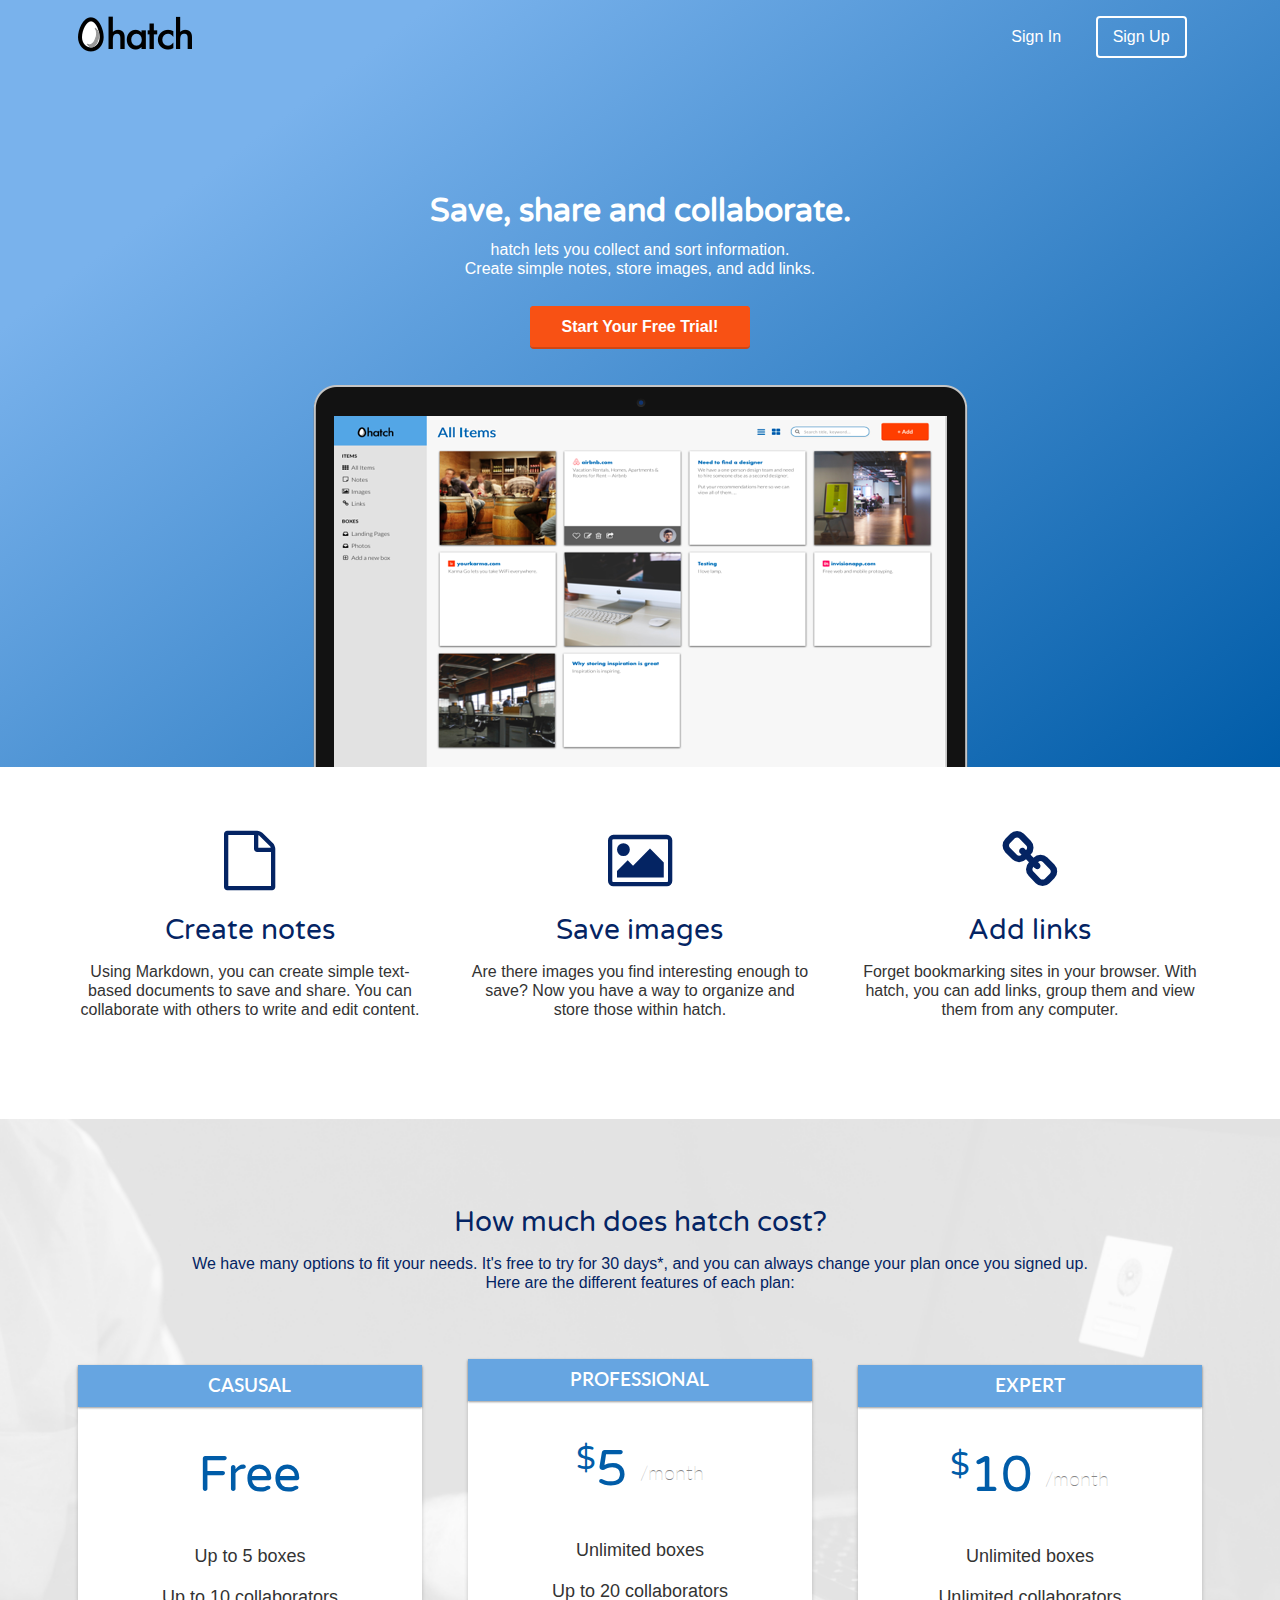
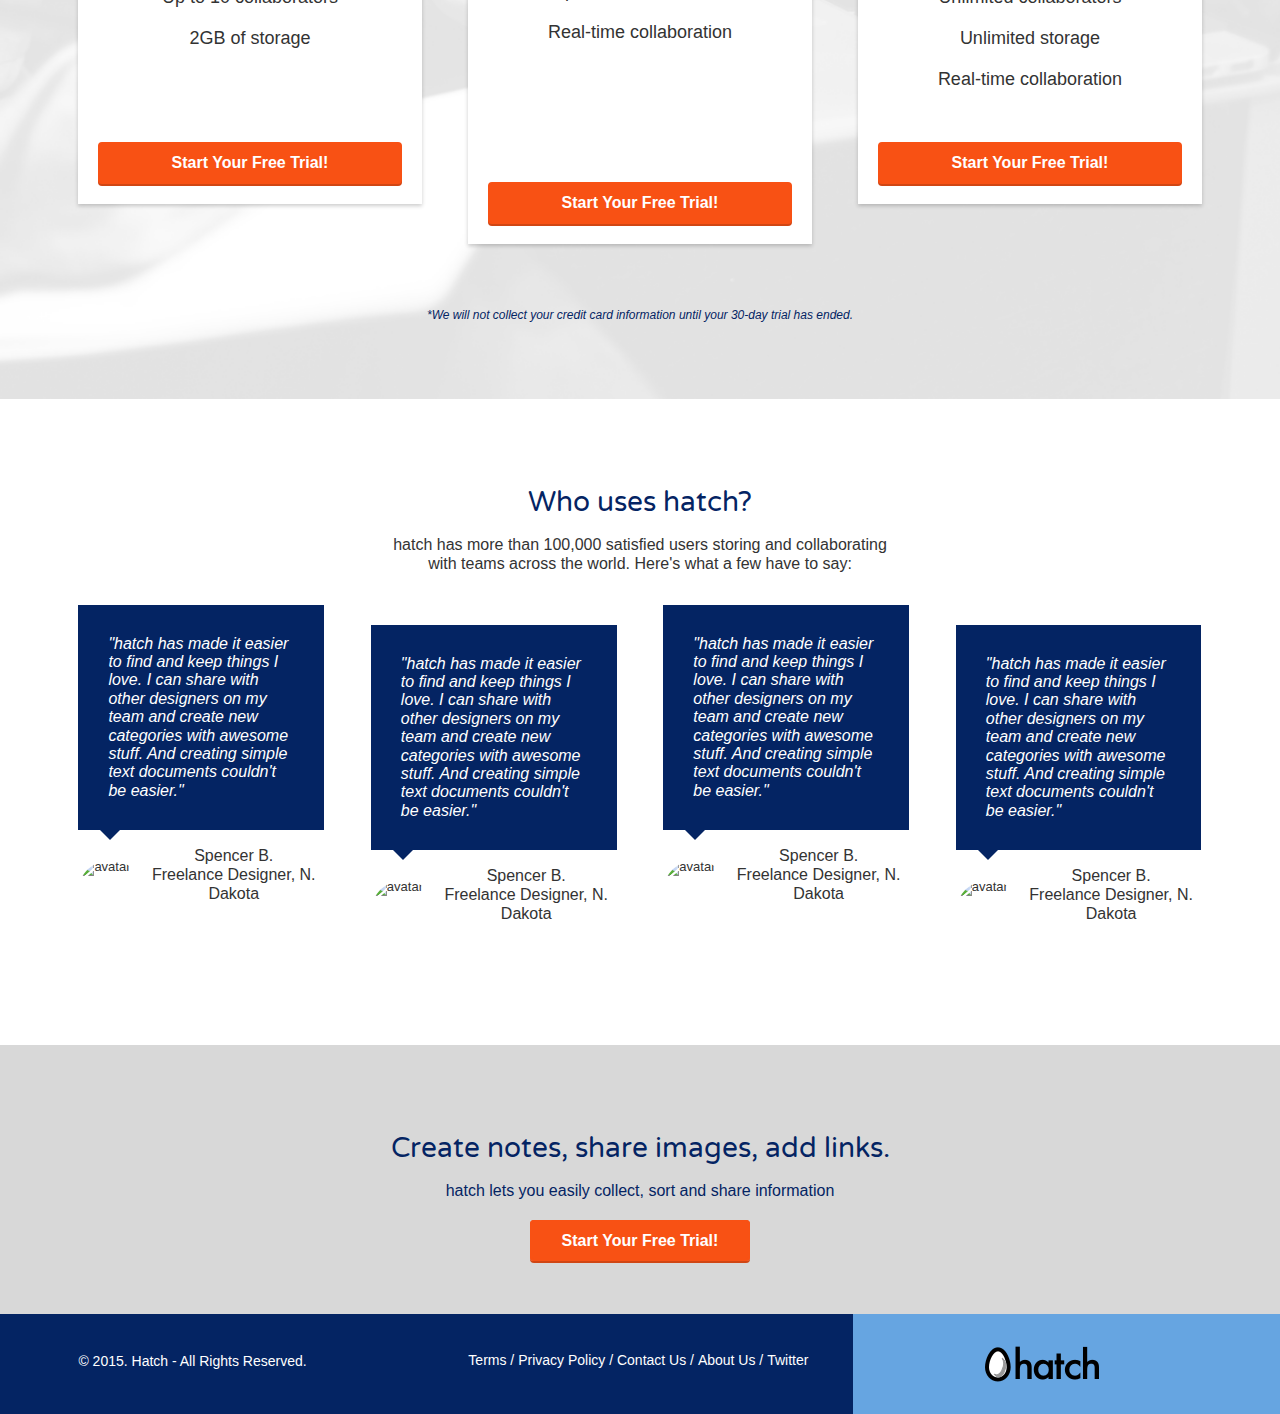
==== commit 62333c2e: "homepage-styling-two-completed" ====
--- a/index.html
+++ b/index.html
@@ -143,7 +143,7 @@
 	 	</section>
 
 	 </main>
-	 	<!-- Additional Section -->
+	 	<!-- Additional CTA -->
 	 	<section class="additional">
 	 	<div class="container">
 	 		<h2>Create notes, share images, add links.</h2>
--- a/css/style.css
+++ b/css/style.css
@@ -45,12 +45,30 @@
 	margin:0 2% 20px;
 }
 
+/* MEDIA QUERIES */
+
+@media(min-width: 320px) {
+	.container {
+		width:300;
+	}
+	.one-half {
+		width:46%;
+	}
+	footer nav ul{
+ 		padding:0;
+ 	}
+ 	footer .logo {
+ 		padding:-2em;
+ 	}
+}
 @media (min-width: 480px) {
 	.container { 
 		width: 462;
-	 }
-}
-
+	}
+	footer .logo{
+		padding:-3em;
+	}
+}
 @media (min-width: 768px) {
 	.container {
 		width: 750px;
@@ -70,12 +88,12 @@
 		width:21%;
 	}
 }
-@media (min-width: 1200px) {
+
+@media (min-width:1200px) {
 	.container {
 		width: 1170px;
 	}
 }
-
 /*HEADER*/
 header {
 	color:#FFFFFF;
@@ -96,6 +114,7 @@
 	list-style-type: none;
 	display: inline-block;
 	margin:0 15px;
+	padding-bottom: 1em;
 }
 header nav ul > li.btn-outline {
 	padding:10px 15px;
@@ -289,4 +308,70 @@
 }
 .stagger {
 	padding-top: 20px;
-}+}
+
+/*Additional CTA*/
+.additional {
+	padding: 4em 0;
+	text-align: center;
+	background-color: #d8d8d8;
+}
+.additional h2 {
+	color: #042463;
+}
+.additional p {
+	color: #042463;
+	padding-bottom: 1em;
+}
+
+/*FOOTER*/
+footer {
+	background-color: #042463;
+   	background-image: linear-gradient(to top,
+      #66A5E1 0%, #66A5E1 50%, #042463 50%, #042463 100%);
+	color: #FFFFFF;
+	height: 150px;
+	position: relative;
+	overflow: hidden;
+	z-index: 0;
+}
+footer p, footer nav ul {
+	font-size: 14px;
+	font-weight: 100;
+	text-align: center;
+	margin: 10px auto 0;
+}
+footer nav ul li {
+	list-style-type: none;
+	display: inline;
+}
+footer nav ul li a {
+	color:#FFFFFF;
+	text-decoration: none;
+}
+footer .right-footer-block {
+	background-color: transparent;
+}
+footer .logo {
+	margin: 0 auto;
+	display: block;
+}
+@media (min-width: 992px){
+footer{
+     background-color: #66A5E1;
+     background-image: linear-gradient(to left,
+        #66A5E1 0%, #66A5E1 33.33337%, #042463 33.33337%, #042463 100%);
+     height: 100px;
+   }
+   footer p, footer nav ul{
+     padding: 2em 0;
+     text-align: left;
+   }
+   footer .right-footer-block {
+     background-color: #66A5E1;
+   }
+   footer .logo{
+     padding: 2em 0 2em 1.5em;
+   }
+ }
+
